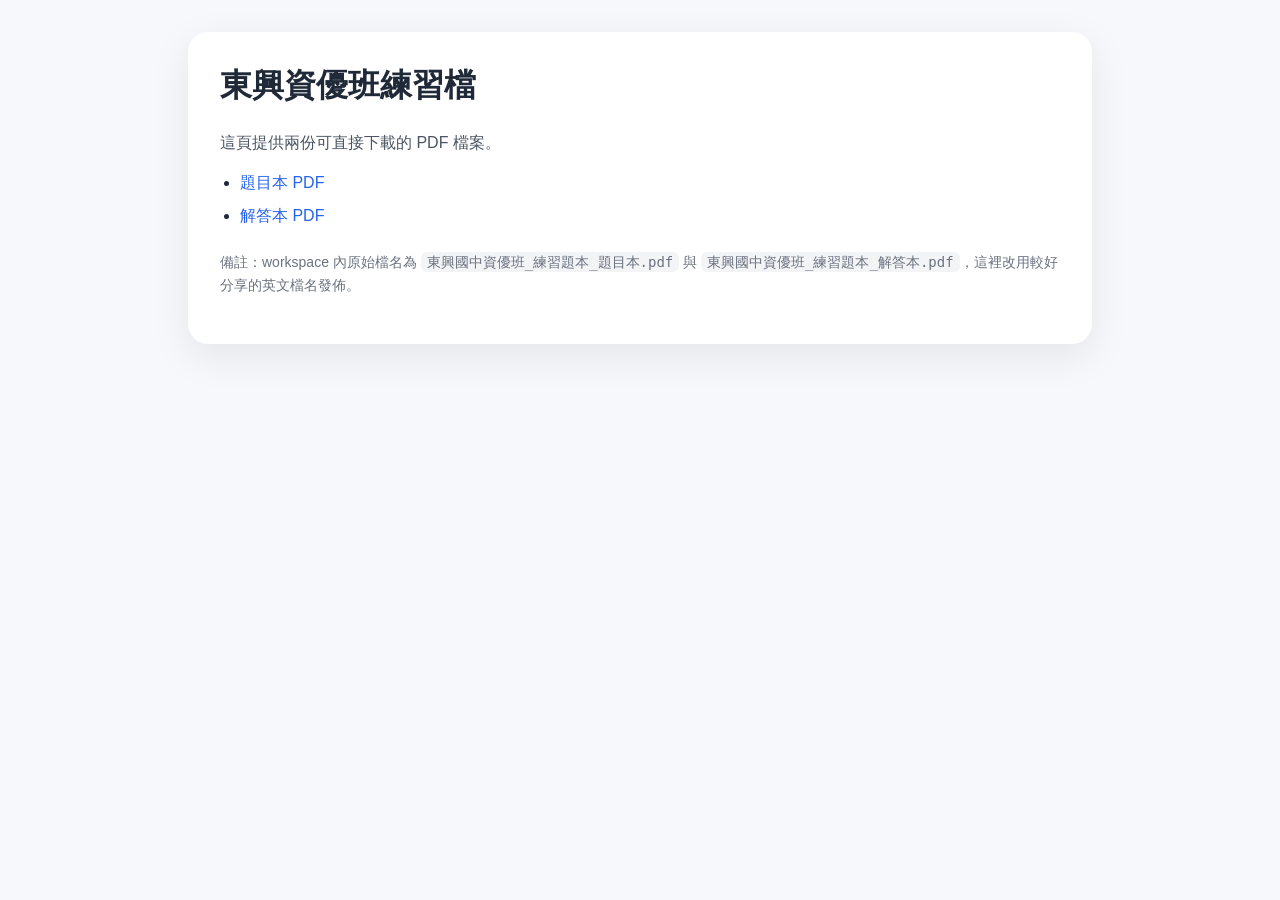
==== dongxing-gifted/index.html @ e7937e60 "publish dongxing gifted files" ====
﻿<!doctype html>
<html lang="zh-Hant">
<head>
  <meta charset="utf-8" />
  <meta name="viewport" content="width=device-width, initial-scale=1" />
  <title>東興資優班練習檔</title>
  <style>
    body { font-family: -apple-system,BlinkMacSystemFont,"Segoe UI",sans-serif; margin: 0; padding: 32px 20px; background:#f6f8fb; color:#1f2937; }
    .wrap { max-width: 840px; margin: 0 auto; background:#fff; border-radius:20px; padding:32px; box-shadow:0 12px 40px rgba(0,0,0,.08); }
    h1 { margin-top:0; font-size: 32px; }
    p { line-height:1.7; color:#4b5563; }
    ul { padding-left: 20px; }
    li { margin: 12px 0; }
    a { color:#2563eb; text-decoration:none; }
    a:hover { text-decoration:underline; }
    .note { margin-top:24px; font-size:14px; color:#6b7280; }
    code { background:#f3f4f6; padding:2px 6px; border-radius:6px; }
  </style>
</head>
<body>
  <main class="wrap">
    <h1>東興資優班練習檔</h1>
    <p>這頁提供兩份可直接下載的 PDF 檔案。</p>
    <ul>
      <li><a href="./dongxing-gifted-questions.pdf">題目本 PDF</a></li>
      <li><a href="./dongxing-gifted-answers.pdf">解答本 PDF</a></li>
    </ul>
    <p class="note">備註：workspace 內原始檔名為 <code>東興國中資優班_練習題本_題目本.pdf</code> 與 <code>東興國中資優班_練習題本_解答本.pdf</code>，這裡改用較好分享的英文檔名發佈。</p>
  </main>
</body>
</html>
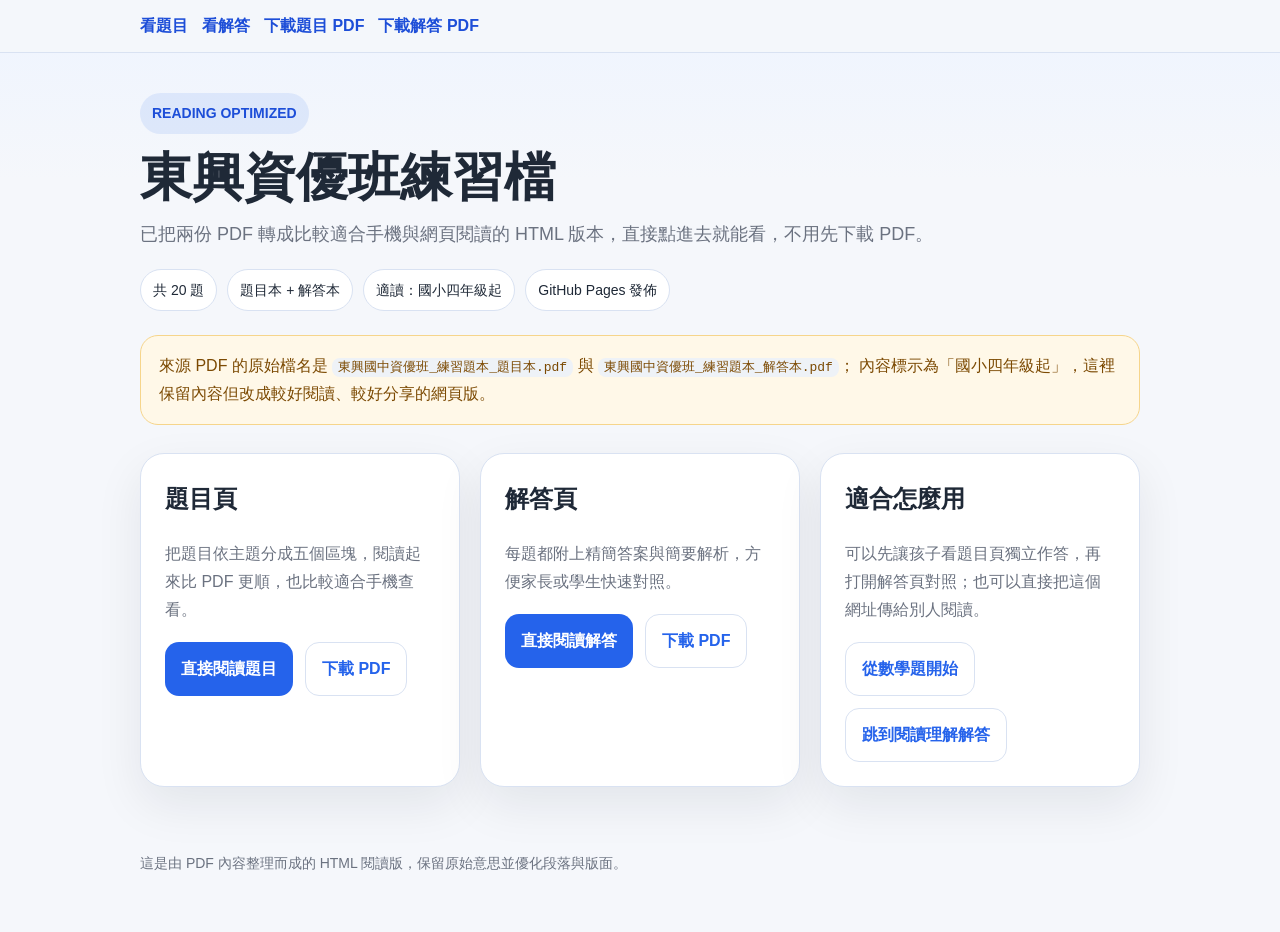
==== commit 378072ef: "convert dongxing PDFs to optimized HTML" ====
--- a/dongxing-gifted/index.html
+++ b/dongxing-gifted/index.html
@@ -1,31 +1,72 @@
-﻿<!doctype html>
+<!doctype html>
 <html lang="zh-Hant">
 <head>
   <meta charset="utf-8" />
   <meta name="viewport" content="width=device-width, initial-scale=1" />
-  <title>東興資優班練習檔</title>
-  <style>
-    body { font-family: -apple-system,BlinkMacSystemFont,"Segoe UI",sans-serif; margin: 0; padding: 32px 20px; background:#f6f8fb; color:#1f2937; }
-    .wrap { max-width: 840px; margin: 0 auto; background:#fff; border-radius:20px; padding:32px; box-shadow:0 12px 40px rgba(0,0,0,.08); }
-    h1 { margin-top:0; font-size: 32px; }
-    p { line-height:1.7; color:#4b5563; }
-    ul { padding-left: 20px; }
-    li { margin: 12px 0; }
-    a { color:#2563eb; text-decoration:none; }
-    a:hover { text-decoration:underline; }
-    .note { margin-top:24px; font-size:14px; color:#6b7280; }
-    code { background:#f3f4f6; padding:2px 6px; border-radius:6px; }
-  </style>
+  <title>東興資優班練習檔｜閱讀優化版</title>
+  <meta name="description" content="把東興資優班練習題本與解答本整理成可直接閱讀的 HTML 頁面。" />
+  <link rel="stylesheet" href="./style.css" />
 </head>
 <body>
-  <main class="wrap">
+  <div class="topnav">
+    <div class="container">
+      <a href="./questions.html">看題目</a>
+      <a href="./answers.html">看解答</a>
+      <a href="./dongxing-gifted-questions.pdf">下載題目 PDF</a>
+      <a href="./dongxing-gifted-answers.pdf">下載解答 PDF</a>
+    </div>
+  </div>
+
+  <header class="hero container">
+    <span class="badge">READING OPTIMIZED</span>
     <h1>東興資優班練習檔</h1>
-    <p>這頁提供兩份可直接下載的 PDF 檔案。</p>
-    <ul>
-      <li><a href="./dongxing-gifted-questions.pdf">題目本 PDF</a></li>
-      <li><a href="./dongxing-gifted-answers.pdf">解答本 PDF</a></li>
-    </ul>
-    <p class="note">備註：workspace 內原始檔名為 <code>東興國中資優班_練習題本_題目本.pdf</code> 與 <code>東興國中資優班_練習題本_解答本.pdf</code>，這裡改用較好分享的英文檔名發佈。</p>
+    <p>已把兩份 PDF 轉成比較適合手機與網頁閱讀的 HTML 版本，直接點進去就能看，不用先下載 PDF。</p>
+    <div class="meta">
+      <span>共 20 題</span>
+      <span>題目本 + 解答本</span>
+      <span>適讀：國小四年級起</span>
+      <span>GitHub Pages 發佈</span>
+    </div>
+  </header>
+
+  <main class="container">
+    <div class="notice">
+      來源 PDF 的原始檔名是 <code>東興國中資優班_練習題本_題目本.pdf</code> 與 <code>東興國中資優班_練習題本_解答本.pdf</code>；
+      內容標示為「國小四年級起」，這裡保留內容但改成較好閱讀、較好分享的網頁版。
+    </div>
+
+    <section class="grid cards">
+      <article class="card">
+        <h2>題目頁</h2>
+        <p>把題目依主題分成五個區塊，閱讀起來比 PDF 更順，也比較適合手機查看。</p>
+        <div class="btns">
+          <a class="btn" href="./questions.html">直接閱讀題目</a>
+          <a class="btn secondary" href="./dongxing-gifted-questions.pdf">下載 PDF</a>
+        </div>
+      </article>
+
+      <article class="card">
+        <h2>解答頁</h2>
+        <p>每題都附上精簡答案與簡要解析，方便家長或學生快速對照。</p>
+        <div class="btns">
+          <a class="btn" href="./answers.html">直接閱讀解答</a>
+          <a class="btn secondary" href="./dongxing-gifted-answers.pdf">下載 PDF</a>
+        </div>
+      </article>
+
+      <article class="card">
+        <h2>適合怎麼用</h2>
+        <p>可以先讓孩子看題目頁獨立作答，再打開解答頁對照；也可以直接把這個網址傳給別人閱讀。</p>
+        <div class="btns">
+          <a class="btn secondary" href="./questions.html#math">從數學題開始</a>
+          <a class="btn secondary" href="./answers.html#reading">跳到閱讀理解解答</a>
+        </div>
+      </article>
+    </section>
   </main>
+
+  <footer class="container footer">
+    這是由 PDF 內容整理而成的 HTML 閱讀版，保留原始意思並優化段落與版面。
+  </footer>
 </body>
 </html>
--- a/dongxing-gifted/style.css
+++ b/dongxing-gifted/style.css
@@ -0,0 +1,184 @@
+:root {
+  --bg: #f5f7fb;
+  --surface: #ffffff;
+  --surface-2: #eef4ff;
+  --text: #1f2937;
+  --muted: #6b7280;
+  --line: #d9e2f2;
+  --brand: #2563eb;
+  --brand-2: #1d4ed8;
+  --ok: #0f766e;
+  --shadow: 0 18px 48px rgba(15, 23, 42, 0.08);
+}
+* { box-sizing: border-box; }
+html { scroll-behavior: smooth; }
+body {
+  margin: 0;
+  font-family: -apple-system, BlinkMacSystemFont, "Segoe UI", "Noto Sans TC", sans-serif;
+  background: linear-gradient(180deg, #eef4ff 0%, var(--bg) 180px);
+  color: var(--text);
+  line-height: 1.75;
+}
+.container {
+  width: min(1000px, calc(100% - 32px));
+  margin: 0 auto;
+}
+.hero {
+  padding: 40px 0 24px;
+}
+.badge {
+  display: inline-block;
+  padding: 8px 12px;
+  border-radius: 999px;
+  background: rgba(37, 99, 235, 0.1);
+  color: var(--brand-2);
+  font-weight: 700;
+  font-size: 14px;
+}
+.hero h1 {
+  margin: 14px 0 12px;
+  font-size: clamp(32px, 6vw, 52px);
+  line-height: 1.15;
+}
+.hero p {
+  margin: 0;
+  color: var(--muted);
+  font-size: 18px;
+}
+.meta {
+  margin-top: 18px;
+  display: flex;
+  flex-wrap: wrap;
+  gap: 10px;
+}
+.meta span {
+  background: var(--surface);
+  border: 1px solid var(--line);
+  padding: 8px 12px;
+  border-radius: 999px;
+  font-size: 14px;
+}
+.grid {
+  display: grid;
+  gap: 20px;
+}
+.grid.cards {
+  grid-template-columns: repeat(auto-fit, minmax(240px, 1fr));
+  margin: 28px 0 36px;
+}
+.card {
+  background: var(--surface);
+  border: 1px solid var(--line);
+  border-radius: 24px;
+  padding: 24px;
+  box-shadow: var(--shadow);
+}
+.card h2, .card h3 { margin-top: 0; }
+.card p { color: var(--muted); }
+.btns {
+  display: flex;
+  flex-wrap: wrap;
+  gap: 12px;
+  margin-top: 18px;
+}
+.btn {
+  display: inline-flex;
+  align-items: center;
+  justify-content: center;
+  padding: 12px 16px;
+  border-radius: 14px;
+  background: var(--brand);
+  color: #fff;
+  text-decoration: none;
+  font-weight: 700;
+}
+.btn.secondary {
+  background: #fff;
+  color: var(--brand);
+  border: 1px solid var(--line);
+}
+.section-title {
+  margin: 44px 0 16px;
+  font-size: 28px;
+}
+.notice {
+  background: #fff8e8;
+  border: 1px solid #f6d58b;
+  color: #7c4a03;
+  border-radius: 18px;
+  padding: 16px 18px;
+}
+.topnav {
+  position: sticky;
+  top: 0;
+  z-index: 20;
+  background: rgba(245,247,251,.85);
+  backdrop-filter: blur(10px);
+  border-bottom: 1px solid var(--line);
+}
+.topnav .container {
+  display: flex;
+  gap: 14px;
+  flex-wrap: wrap;
+  padding: 12px 0;
+}
+.topnav a {
+  color: var(--brand-2);
+  text-decoration: none;
+  font-weight: 700;
+}
+.qa-section {
+  margin: 24px 0 36px;
+}
+.qa-section header {
+  margin-bottom: 16px;
+}
+.qa-section h2 {
+  margin: 0 0 8px;
+  font-size: 28px;
+}
+.qa-grid {
+  display: grid;
+  gap: 16px;
+}
+.qa-card {
+  background: var(--surface);
+  border: 1px solid var(--line);
+  border-radius: 20px;
+  padding: 20px;
+  box-shadow: var(--shadow);
+}
+.qa-card .num {
+  display: inline-block;
+  margin-bottom: 8px;
+  color: var(--brand-2);
+  font-weight: 800;
+}
+.qa-card h3 {
+  margin: 0 0 8px;
+  font-size: 20px;
+}
+.qa-card p,
+.qa-card li { color: #334155; }
+.answer {
+  margin-top: 12px;
+  padding: 14px 16px;
+  border-radius: 14px;
+  background: #f8fafc;
+  border: 1px solid #e2e8f0;
+}
+.answer strong { color: var(--ok); }
+.footer {
+  padding: 28px 0 56px;
+  color: var(--muted);
+  font-size: 14px;
+}
+code {
+  background: #eef2f7;
+  border-radius: 8px;
+  padding: 2px 6px;
+}
+@media (max-width: 640px) {
+  .card, .qa-card { padding: 18px; }
+  .hero { padding-top: 28px; }
+}
